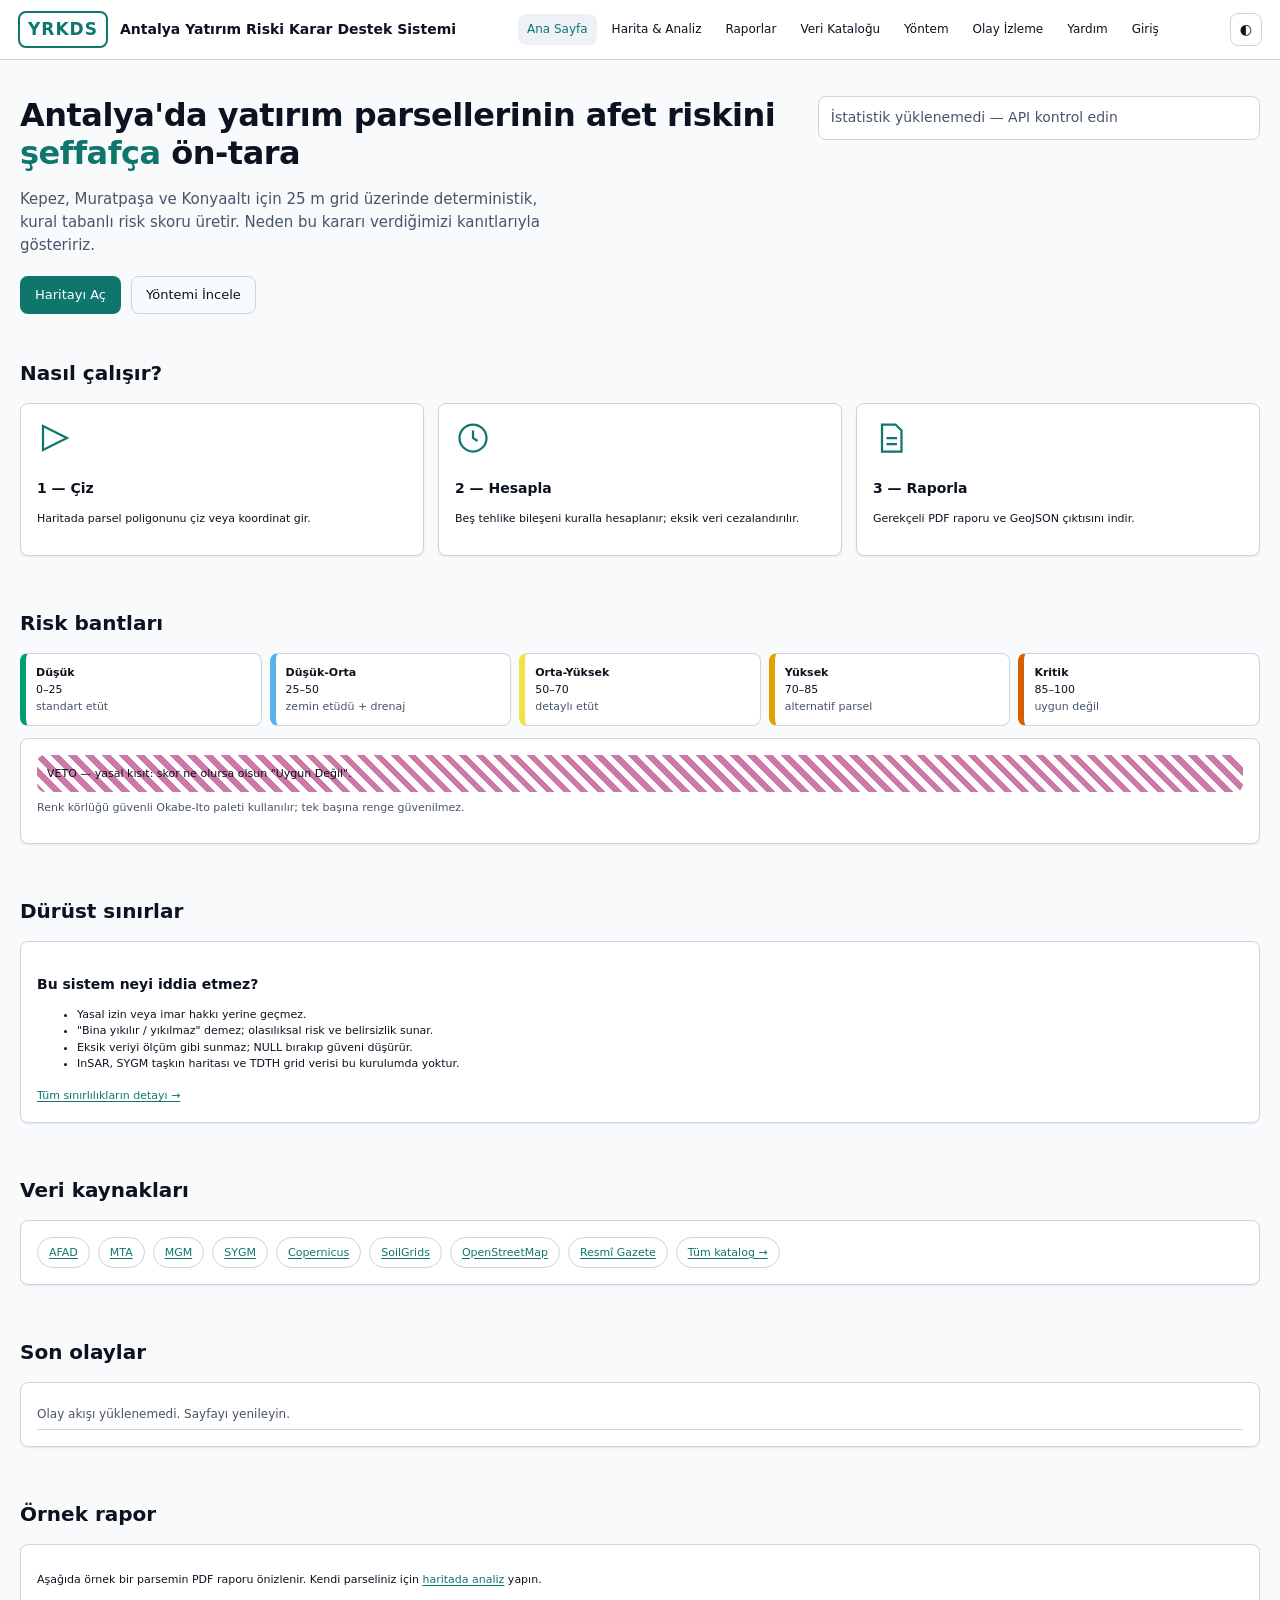
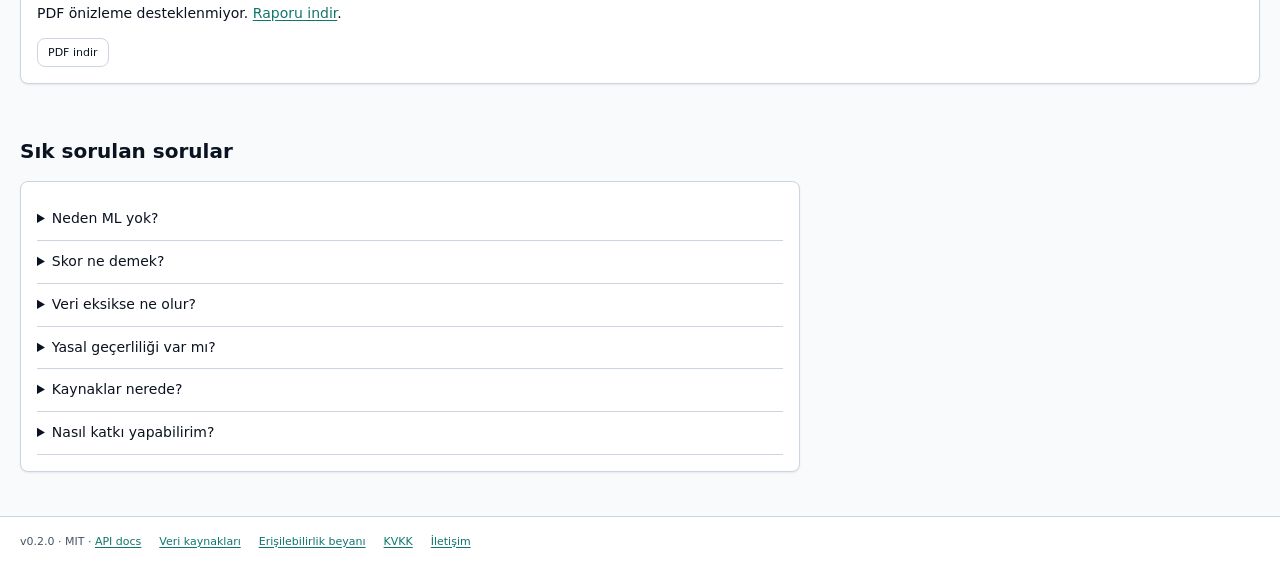
==== frontend/index.html @ d86f137d "v2.0 baseline: master sprint öncesi" ====
<!DOCTYPE html>
<html lang="tr">
<head>
<meta charset="utf-8">
<meta name="description" content="YRKDS — Antalya merkez ilçeleri için deterministik, kanıtlı parsel afet riski ön-tarama ve karar destek sistemi.">
<meta name="viewport" content="width=device-width, initial-scale=1">
<title>YRKDS — Antalya Yatırım Riski Karar Destek Sistemi</title>
<link rel="icon" type="image/svg+xml" href="/assets/icons/favicon.svg">
<meta property="og:image" content="/assets/icons/og.svg">
<link rel="stylesheet" href="css/style.css">
</head>
<body>
<header class="ust">
  <div class="baslik">
    <a href="/" class="logo-link" aria-label="YRKDS ana sayfa"><span class="logo">YRKDS</span></a>
    <div><h1>Antalya Yatırım Riski Karar Destek Sistemi</h1></div>
  </div>
  <nav class="ust-menu" aria-label="Ana menü">
    <a href="/" aria-current="page">Ana Sayfa</a>
    <a href="/harita.html">Harita &amp; Analiz</a>
    <a href="/raporlar.html">Raporlar</a>
    <a href="/veri-katalogu.html">Veri Kataloğu</a>
    <a href="/yontem.html">Yöntem</a>
    <a href="/olay-izleme.html">Olay İzleme</a>
    <a href="/yardim.html">Yardım</a>
    <a href="/login">Giriş</a>
  </nav>
  <div class="durum"><button class="tema-butonu" id="temaButonu" aria-label="Temayı değiştir" title="Tema">◐</button></div>
</header>

<main>
<section class="hero">
  <div>
    <h2>Antalya'da yatırım parsellerinin afet riskini <span style="color:var(--accent)">şeffafça</span> ön-tara</h2>
    <p>Kepez, Muratpaşa ve Konyaaltı için 25 m grid üzerinde deterministik, kural tabanlı
       risk skoru üretir. Neden bu kararı verdiğimizi kanıtlarıyla gösteririz.</p>
    <div class="cta">
      <a class="btn btn-dark" href="/harita.html">Haritayı Aç</a>
      <a class="btn btn-outline" href="/yontem.html">Yöntemi İncele</a>
    </div>
  </div>
  <div class="istatistik-kutu" id="canliIstatistik" aria-live="polite">
    <div class="istatistik"><span>Grid hücresi</span><b class="skeleton" style="width:90px"></b></div>
    <div class="istatistik"><span>Olay kaydı</span><b class="skeleton" style="width:60px"></b></div>
    <div class="istatistik"><span>Katman</span><b>10</b></div>
    <div class="istatistik"><span>Son veri güncelleme</span><b>22.11.2026</b></div>
  </div>
</section>

<section class="bolum">
  <h2 class="bolum-baslik">Nasıl çalışır?</h2>
  <div class="adimlar">
    <div class="kart adim"><svg class="ikon" viewBox="0 0 24 24" fill="none" stroke="currentColor" stroke-width="1.5"><path d="M4 4l16 8-16 8z"/></svg>
      <h3>1 — Çiz</h3><p class="kucuk">Haritada parsel poligonunu çiz veya koordinat gir.</p></div>
    <div class="kart adim"><svg class="ikon" viewBox="0 0 24 24" fill="none" stroke="currentColor" stroke-width="1.5"><circle cx="12" cy="12" r="9"/><path d="M12 7v5l3 2"/></svg>
      <h3>2 — Hesapla</h3><p class="kucuk">Beş tehlike bileşeni kuralla hesaplanır; eksik veri cezalandırılır.</p></div>
    <div class="kart adim"><svg class="ikon" viewBox="0 0 24 24" fill="none" stroke="currentColor" stroke-width="1.5"><path d="M6 3h9l4 4v14H6z"/><path d="M9 12h7M9 16h7"/></svg>
      <h3>3 — Raporla</h3><p class="kucuk">Gerekçeli PDF raporu ve GeoJSON çıktısını indir.</p></div>
  </div>
</section>

<section class="bolum">
  <h2 class="bolum-baslik">Risk bantları</h2>
  <div class="bantlar">
    <div class="bant-kutu low"><b>Düşük</b><br>0–25<br><span class="muted">standart etüt</span></div>
    <div class="bant-kutu lowmid"><b>Düşük-Orta</b><br>25–50<br><span class="muted">zemin etüdü + drenaj</span></div>
    <div class="bant-kutu mid"><b>Orta-Yüksek</b><br>50–70<br><span class="muted">detaylı etüt</span></div>
    <div class="bant-kutu high"><b>Yüksek</b><br>70–85<br><span class="muted">alternatif parsel</span></div>
    <div class="bant-kutu crit"><b>Kritik</b><br>85–100<br><span class="muted">uygun değil</span></div>
  </div>
  <div class="kart" style="margin-top:12px">
    <div class="veto-ornek">VETO — yasal kısıt: skor ne olursa olsun "Uygun Değil".</div>
    <p class="kucuk muted" style="margin-top:8px">Renk körlüğü güvenli Okabe-Ito paleti kullanılır; tek başına renge güvenilmez.</p>
  </div>
</section>

<section class="bolum">
  <h2 class="bolum-baslik">Dürüst sınırlar</h2>
  <div class="kart">
    <h3>Bu sistem neyi iddia etmez?</h3>
    <ul class="kucuk">
      <li>Yasal izin veya imar hakkı yerine geçmez.</li>
      <li>"Bina yıkılır / yıkılmaz" demez; olasılıksal risk ve belirsizlik sunar.</li>
      <li>Eksik veriyi ölçüm gibi sunmaz; NULL bırakıp güveni düşürür.</li>
      <li>InSAR, SYGM taşkın haritası ve TDTH grid verisi bu kurulumda yoktur.</li>
    </ul>
    <a class="kucuk" href="/yontem.html">Tüm sınırlılıkların detayı →</a>
  </div>
</section>

<section class="bolum">
  <h2 class="bolum-baslik">Veri kaynakları</h2>
  <div class="kart kaynak-listesi" id="kaynakRozetleri">
    <a href="https://deprem.afad.gov.tr" target="_blank" rel="noopener">AFAD</a>
    <a href="https://yerbilimleri.mta.gov.tr" target="_blank" rel="noopener">MTA</a>
    <a href="https://mgm.gov.tr" target="_blank" rel="noopener">MGM</a>
    <a href="https://www.tarimorman.gov.tr/SYGM" target="_blank" rel="noopener">SYGM</a>
    <a href="https://dataspace.copernicus.eu" target="_blank" rel="noopener">Copernicus</a>
    <a href="https://soilgrids.org" target="_blank" rel="noopener">SoilGrids</a>
    <a href="https://www.openstreetmap.org" target="_blank" rel="noopener">OpenStreetMap</a>
    <a href="https://www.resmigazete.gov.tr" target="_blank" rel="noopener">Resmî Gazete</a>
    <a href="/veri-katalogu.html">Tüm katalog →</a>
  </div>
</section>

<section class="bolum">
  <h2 class="bolum-baslik">Son olaylar</h2>
  <div class="kart"><ul class="olay-akisi" id="sonOlaylar" aria-live="polite"><li class="muted">Yükleniyor…</li></ul></div>
</section>

<section class="bolum">
  <h2 class="bolum-baslik">Örnek rapor</h2>
  <div class="kart">
    <p class="kucuk">Aşağıda örnek bir parsemin PDF raporu önizlenir. Kendi parseliniz için
      <a href="/harita.html">haritada analiz</a> yapın.</p>
    <object data="/api/report/1.pdf" type="application/pdf" width="100%" height="380" aria-label="Örnek PDF rapor">
      <p>PDF önizleme desteklenmiyor. <a href="/api/report/1.pdf">Raporu indir</a>.</p>
    </object>
    <div style="margin-top:8px"><a class="btn btn-outline btn-sm" href="/api/report/1.pdf">PDF indir</a></div>
  </div>
</section>

<section class="bolum sss">
  <h2 class="bolum-baslik">Sık sorulan sorular</h2>
  <div class="kart akordeon">
    <details><summary>Neden ML yok?</summary><p class="kucuk">Kural tabanlı deterministik hesaplama, denetlenebilirlik ve tekrarlanabilirlik için tercih edildi. Eğitim verisi yetersiz.</p></details>
    <details><summary>Skor ne demek?</summary><p class="kucuk">Göreli risk sıralamasıdır; olasılık veya yıkım tahmini değildir.</p></details>
    <details><summary>Veri eksikse ne olur?</summary><p class="kucuk">Eksik alan NULL bırakılır, güven düşürülür; kapsam %50 altındaysa sayısal skor gösterilmez.</p></details>
    <details><summary>Yasal geçerliliği var mı?</summary><p class="kucuk">Yok. Resmî imar ve afet mevzuatı kontrolü ayrıca yapılmalıdır.</p></details>
    <details><summary>Kaynaklar nerede?</summary><p class="kucuk"><a href="/veri-katalogu.html">Veri Kataloğu</a> sayfasında lisans, SHA256 ve kalite özetleriyle.</p></details>
    <details><summary>Nasıl katkı yapabilirim?</summary><p class="kucuk">Açık veri önerileri için <a href="/yardim.html#iletisim">iletişim</a> bölümüne bakın.</p></details>
  </div>
</section>
</main>

<footer class="alt-bilgi">
  <span>v0.2.0 · MIT · <a href="/api/docs">API docs</a></span>
  <a href="/yardim.html#veri-kaynaklari">Veri kaynakları</a>
  <a href="/yardim.html#erisilebilirlik">Erişilebilirlik beyanı</a>
  <a href="/yardim.html#kvkk">KVKK</a>
  <a href="/yardim.html#iletisim">İletişim</a>
</footer>
<script src="js/home.js"></script>
</body>
</html>
---- frontend/css/style.css ----
/* YRKDS tasarım sistemi v1 — self-host font, OKabe-Ito palet, çift tema */
@font-face{font-family:Inter;src:url('/assets/fonts/Inter-Regular.woff2') format('woff2');font-weight:400;font-display:swap}
@font-face{font-family:Inter;src:url('/assets/fonts/Inter-Medium.woff2') format('woff2');font-weight:500;font-display:swap}
@font-face{font-family:Inter;src:url('/assets/fonts/Inter-SemiBold.woff2') format('woff2');font-weight:600;font-display:swap}

:root{
  --koyu:#0b5c5d; --accent:#0F766E; --accent-text:#ffffff;
  --surface:#F8FAFC; --card:#FFFFFF; --text:#0B1220; --muted:#475569;
  --border:#CBD5E1; --soft:#EEF2F6; --shadow:0 1px 2px rgba(15,23,42,.08);
  --risk-dusuk:#009E73; --risk-dusuk-orta:#56B4E9; --risk-orta:#F0E442;
  --risk-yuksek:#E69F00; --risk-kritik:#D55E00; --veto:#CC79A7;
  --bos:#94A3B8; --kritik-metin:#A34300; --radius:8px; --bosluk:8px;
}
[data-theme="dark"]{
  --koyu:#0B1220; --accent:#2DD4BF; --accent-text:#04171A;
  --surface:#0B1220; --card:#111827; --text:#E5EDF5; --muted:#A9B8C9;
  --border:#334155; --soft:#152133; --shadow:0 1px 2px rgba(0,0,0,.4); --kritik-metin:#FDBA74;
}
*{box-sizing:border-box}
html{scroll-behavior:smooth}
body{margin:0;font-family:Inter,system-ui,sans-serif;background:var(--surface);color:var(--text);
     font-size:14px;line-height:1.55;-webkit-font-smoothing:antialiased}
a{color:var(--accent);text-decoration:underline;text-underline-offset:2px}
a:hover{text-decoration-thickness:2px}
.ust-menu a,.logo-link,.btn{text-decoration:none}
:focus-visible{outline:2px solid var(--accent);outline-offset:2px;border-radius:3px}
button,input,select{font:inherit;color:inherit}
.tabular,.tablo td,.metrikler b{font-variant-numeric:tabular-nums}
@media(prefers-reduced-motion:reduce){*{animation:none!important;transition:none!important;scroll-behavior:auto!important}}

/* Üst çubuk */
.ust{position:sticky;top:0;z-index:1000;min-height:60px;background:var(--card);color:var(--text);
     display:flex;align-items:center;justify-content:space-between;gap:16px;padding:8px 18px;
     border-bottom:1px solid var(--border)}
.baslik{display:flex;align-items:center;gap:12px}
.logo-link{display:inline-flex}
.logo{font-weight:600;font-size:17px;letter-spacing:1px;color:var(--accent);border:2px solid var(--accent);
      border-radius:var(--radius);padding:3px 8px}
.baslik h1{font-size:14px;font-weight:600;margin:0}
.ust-menu{display:flex;gap:6px;flex-wrap:wrap;align-items:center}
.ust-menu a{padding:6px 9px;border-radius:var(--radius);color:var(--text);font-size:12px}
.ust-menu a:hover,.ust-menu a[aria-current="page"]{background:var(--soft);text-decoration:none;color:var(--accent)}
.durum{display:flex;gap:6px}
.nişan{background:var(--soft);border:1px solid var(--border);color:var(--muted);border-radius:20px;
       padding:3px 10px;font-size:10px;letter-spacing:.3px}
.alt-bilgi{border-top:1px solid var(--border);padding:16px 20px;font-size:11px;color:var(--muted);
           display:flex;gap:18px;flex-wrap:wrap;background:var(--card)}
.tema-butonu{background:none;border:1px solid var(--border);border-radius:var(--radius);cursor:pointer;padding:5px 9px}

/* Ortak bileşenler */
.kart{background:var(--card);border:1px solid var(--border);border-radius:var(--radius);
      padding:16px;margin-bottom:16px;box-shadow:var(--shadow)}
.kart h2{font-size:18px;margin:0 0 8px;font-weight:600}
.kart h3{font-size:14px;margin:16px 0 6px;font-weight:600}
.kart h5{font-size:13px;font-weight:600;color:var(--accent);margin:0 0 8px}
.kucuk{font-size:11px;line-height:1.5}
.muted{color:var(--muted)}
.btn{display:inline-flex;align-items:center;justify-content:center;gap:6px;border-radius:var(--radius);
     border:1px solid transparent;padding:8px 14px;cursor:pointer;font-weight:500;font-size:13px;
     transition:background 150ms ease-out}
.btn-dark{background:var(--accent);color:var(--accent-text)}
.btn-dark:hover{filter:brightness(1.08)}
.btn-outline{background:transparent;border-color:var(--border);color:var(--text)}
.btn-sm{padding:5px 10px;font-size:11px}
.w-100{width:100%}
.rozet{display:inline-block;padding:2px 8px;border-radius:20px;font-size:10px;font-weight:600;
       background:var(--soft);border:1px solid var(--border)}
.rozet-Otorite{background:#DFF5EC;color:#065F46;border-color:#10B981}
.rozet-Proxy{background:#FFF3D6;color:#7C4A03;border-color:#E69F00}
.rozet-Tahmin{background:#E4F0FB;color:#1E4E79;border-color:#56B4E9}
.rozet-Araştırma{background:#F3E8FB;color:#5B2A86;border-color:#CC79A7}
.rozet-Eksik{background:radial-gradient(var(--bos) 1px,transparent 1px);background-size:5px 5px;
              color:var(--muted);border-color:var(--border)}
[data-theme="dark"] .rozet-Otorite{background:#063D32;color:#A7F3D0}
[data-theme="dark"] .rozet-Proxy{background:#4A3205;color:#FDE68A}
[data-theme="dark"] .rozet-Tahmin{background:#123A5A;color:#BFDBFE}
.tablo{width:100%;border-collapse:collapse;font-size:12px}
.tablo th,.tablo td{border-bottom:1px solid var(--border);padding:8px;text-align:left;vertical-align:top}
.tablo th{color:var(--muted);font-weight:500}
.akordeon details{border-bottom:1px solid var(--border);padding:10px 0}
.akordeon summary{cursor:pointer;font-weight:500}
.form-hata,.form-bilgi{padding:10px 12px;border-radius:var(--radius);margin:0 0 12px;font-size:12px}
.form-hata{background:#FEE2E2;color:#7F1D1D;border:1px solid #FCA5A5}
.form-bilgi{background:var(--soft);color:var(--text);border:1px solid var(--border)}
.auth-kart{max-width:440px;margin:40px auto}
.auth-form{display:grid;gap:8px}
.auth-form label{font-size:11px;color:var(--muted)}
.auth-form input{padding:9px 10px;border:1px solid var(--border);border-radius:var(--radius);
                 background:var(--surface);color:var(--text)}
.auth-icerik{padding:12px 20px;min-height:70vh}
.skeleton{background:linear-gradient(90deg,var(--soft),var(--border),var(--soft));background-size:200% 100%;
          animation:skeleton 1.2s linear infinite;border-radius:var(--radius);height:14px}
@keyframes skeleton{to{background-position:-200% 0}}
.toast{position:fixed;bottom:20px;right:20px;background:var(--card);border:1px solid var(--border);
       border-radius:var(--radius);padding:10px 14px;box-shadow:var(--shadow);z-index:2000}
.modal{position:fixed;inset:0;background:#0008;display:grid;place-items:center;z-index:2000}
.modal .kart{max-width:520px;width:90%}

/* Ana sayfa */
.hero{display:grid;grid-template-columns:1.4fr .8fr;gap:24px;padding:36px 20px}
.hero h2{font-size:32px;line-height:1.2;margin:0 0 10px;font-weight:600;letter-spacing:-.5px}
.hero p{font-size:15px;color:var(--muted);max-width:56ch}
.cta{display:flex;gap:10px;margin-top:18px}
.istatistik-kutu{display:grid;gap:8px;align-content:start}
.istatistik{display:flex;justify-content:space-between;align-items:baseline;background:var(--card);
            border:1px solid var(--border);border-radius:var(--radius);padding:10px 12px}
.istatistik b{font-size:18px;font-variant-numeric:tabular-nums}
.bolum{padding:8px 20px 28px}
.bolum-baslik{font-size:20px;font-weight:600;margin:0 0 14px}
.adimlar{display:grid;grid-template-columns:repeat(3,1fr);gap:14px}
.adim .ikon{width:36px;height:36px;color:var(--accent)}
.bantlar{display:grid;grid-template-columns:repeat(5,1fr);gap:8px}
.bant-kutu{border:1px solid var(--border);border-left:6px solid var(--bos);border-radius:var(--radius);
           padding:10px;background:var(--card);font-size:11px}
.bant-kutu.low{border-left-color:var(--risk-dusuk)}
.bant-kutu.lowmid{border-left-color:var(--risk-dusuk-orta)}
.bant-kutu.mid{border-left-color:var(--risk-orta)}
.bant-kutu.high{border-left-color:var(--risk-yuksek)}
.bant-kutu.crit{border-left-color:var(--risk-kritik)}
.veto-ornek{background:repeating-linear-gradient(45deg,var(--veto),var(--veto) 6px,transparent 6px,transparent 12px);
            padding:10px;border-radius:var(--radius);font-size:11px}
.null-ornek{background:radial-gradient(var(--bos) 1px,transparent 1px);background-size:6px 6px;
            padding:10px;border-radius:var(--radius);font-size:11px}
.kaynak-listesi{display:flex;flex-wrap:wrap;gap:8px}
.kaynak-listesi a{border:1px solid var(--border);border-radius:20px;padding:6px 11px;background:var(--card);font-size:11px}
.olay-akisi li{padding:6px 0;border-bottom:1px solid var(--border);font-size:12px;list-style:none}
.olay-akisi{padding:0;margin:0}
.sss{max-width:820px}

/* Harita sayfası */
main.harita-duzen{display:grid;grid-template-columns:250px 1fr 340px;height:calc(100vh - 60px)}
.sol,.sag{overflow:auto;padding:12px}
.harita-alani{position:relative}
#harita{width:100%;height:100%}
.leaflet-ust{position:absolute;top:10px;left:50%;transform:translateX(-50%);z-index:500}
.goto{background:var(--card);color:var(--text);padding:5px 10px;border-radius:var(--radius);
      box-shadow:var(--shadow);font-size:11px;border:1px solid var(--border)}
.katman-listesi label{display:block;font-size:12px;padding:3px 0;cursor:pointer}
.katman-listesi input{margin-right:6px}
.sekmeler{display:flex;gap:4px;border-bottom:1px solid var(--border);margin-bottom:10px;flex-wrap:wrap}
.sekmeler button{background:none;border:none;border-bottom:2px solid transparent;padding:6px 8px;cursor:pointer;font-size:11px;color:var(--muted)}
.sekmeler button[aria-selected="true"]{color:var(--accent);border-bottom-color:var(--accent)}
.ara-kutu{display:flex;gap:6px;margin-bottom:10px}
.ara-kutu input{flex:1;min-width:0;padding:8px;border:1px solid var(--border);border-radius:var(--radius);background:var(--card)}
.arac-cubugu{position:absolute;left:10px;top:180px;z-index:500;display:grid;gap:4px;background:var(--card);
             border:1px solid var(--border);border-radius:var(--radius);padding:4px}
.arac-cubugu button{width:36px;height:36px;border:none;background:none;border-radius:6px;cursor:pointer;color:var(--text)}
.arac-cubugu button:hover,.arac-cubugu button.aktif{background:var(--soft);color:var(--accent)}
.harita-alt{position:absolute;bottom:0;left:0;right:0;z-index:500;display:flex;justify-content:space-between;
            align-items:center;gap:8px;padding:4px 10px;background:var(--card);border-top:1px solid var(--border);font-size:10px}
.leg{kuris-icon}
.sonuc-baslik{display:flex;justify-content:space-between;align-items:center}
.kapat{border:none;background:none;font-size:20px;cursor:pointer;color:var(--muted)}
.skor-kutu{display:flex;align-items:center;gap:14px;padding:12px;border-radius:var(--radius);
            background:var(--soft);border-left:5px solid var(--accent)}
.skor-kutu.Düşük{border-left-color:var(--risk-dusuk)}
.skor-kutu.Düşük-Orta{border-left-color:var(--risk-dusuk-orta)}
.skor-kutu.Orta-Yüksek{border-left-color:var(--risk-orta)}
.skor-kutu.Yüksek{border-left-color:var(--risk-yuksek)}
.skor-kutu.Kritik{border-left-color:var(--risk-kritik)}
.skor-kutu.KARARSIZ{border-left-color:var(--bos)}
.skor-buyuk{font-size:38px;font-weight:600;color:var(--accent);font-variant-numeric:tabular-nums}
.bant{font-weight:600;font-size:13px}
.metrikler{display:grid;grid-template-columns:repeat(3,1fr);gap:6px;margin:10px 0}
.metrikler div{background:var(--soft);border-radius:6px;padding:6px;text-align:center}
.metrikler span{display:block;font-size:9px;color:var(--muted)}
.metrikler b{font-size:12px}
.cubuk{height:6px;background:var(--border);border-radius:3px;overflow:hidden;margin-top:4px}
.cubuk i{display:block;height:100%;background:var(--accent)}
.veto-uyari{background:repeating-linear-gradient(45deg,#f3e8fb,#f3e8fb 6px,#e6d2f5 6px,#e6d2f5 12px);
            color:#5b2a86;border:2px dashed var(--veto);padding:8px;border-radius:var(--radius);font-size:11px;margin-bottom:8px}
[data-theme="dark"] .veto-uyari{color:#F0D9F7;background:repeating-linear-gradient(45deg,#3b1f4e,#3b1f4e 6px,#241030 6px,#241030 12px)}
.belirsizlik{background:var(--soft);border-left:3px solid var(--accent);padding:6px 8px;font-size:10px;margin:8px 0}
.kanit{border-bottom:1px solid var(--border);padding:6px 0;font-size:11px}
.kanit .kaynak{color:var(--muted);font-size:10px}
.uyarilar{background:#fff8e9;color:#7c4a03;border:1px solid #f0d9a8;border-radius:var(--radius);padding:8px;margin:8px 0}
[data-theme="dark"] .uyarilar{background:#3a2c0a;color:#FDE68A;border-color:#7c5a0a}
h6{font-size:11px;color:var(--accent);margin:12px 0 4px}
.bos-durum{text-align:center;padding:28px 12px;color:var(--muted)}
.bos-durum svg{width:48px;height:48px;color:var(--accent)}
.tur-uyari{position:absolute;top:52px;left:50%;transform:translateX(-50%);z-index:600;background:var(--card);border:1px solid var(--border);
           border-radius:var(--radius);padding:8px 12px;font-size:11px;box-shadow:var(--shadow)}
.tur-adim{font-weight:600;color:var(--accent)}
.kilavuz-ray{position:absolute;top:6px;left:50%;transform:translateX(-50%);z-index:600;display:flex;gap:4px;
             background:var(--card);border:1px solid var(--border);border-radius:20px;padding:4px}
.ray-adim{border:none;background:transparent;color:var(--muted);border-radius:16px;padding:6px 12px;min-height:28px;font-size:10px;cursor:pointer}
.ray-adim.aktif{background:var(--accent);color:var(--accent-text);font-weight:600}
.viz-v2{display:flex;gap:12px;align-items:center;margin:10px 0}
.skor-halka{width:88px;height:88px;flex:none}
.bant-cubuklari{flex:1;display:grid;gap:4px}
.bant-satir{display:grid;grid-template-columns:18px 1fr 32px;gap:6px;align-items:center;font-size:10px}
.bant-iz{height:8px;background:var(--border);border-radius:4px;overflow:hidden}
.bant-iz i{display:block;height:100%;background:var(--accent)}
.sparkline{height:24px;width:120px}
.sag details{border-top:1px solid var(--border);padding:8px 0}
.sag summary{cursor:pointer;font-weight:600;font-size:11px;color:var(--accent)}
#komutPaleti[hidden]{display:none}
/* WCAG 2.2 hedef boyutu: harita kontrolleri en az 24x24 px */
.leaflet-control-zoom a,.leaflet-draw-toolbar a,.leaflet-control-layers-toggle{
  width:32px!important;height:32px!important;line-height:32px!important;font-size:16px!important}
.leaflet-draw-actions a{min-width:36px;min-height:30px;padding:6px 8px;line-height:18px}
.tur-uyari button{min-height:30px}
@media (max-width:1100px){main.harita-duzen{grid-template-columns:210px 1fr 300px}
  .hero{grid-template-columns:1fr}.adimlar,.bantlar{grid-template-columns:1fr}}
@media print{
  .ust-menu,.arac-cubugu,.kilavuz-ray,.leaflet-control,.sag details:not([open]),.alt-bilgi{display:none!important}
  body{background:#fff;color:#000}
  .kart{break-inside:avoid;box-shadow:none;border:1px solid #ccc}
}
@media (max-width:760px){
  main.harita-duzen{display:block;height:auto}
  .sol{display:none}
  .harita-alani{height:60vh}
  .sag{position:fixed;bottom:0;left:0;right:0;max-height:45vh;background:var(--card);
       border-top:2px solid var(--accent);border-radius:14px 14px 0 0;z-index:900}
  .arac-cubugu button{width:44px;height:44px}
  .ust-menu{display:none}
}
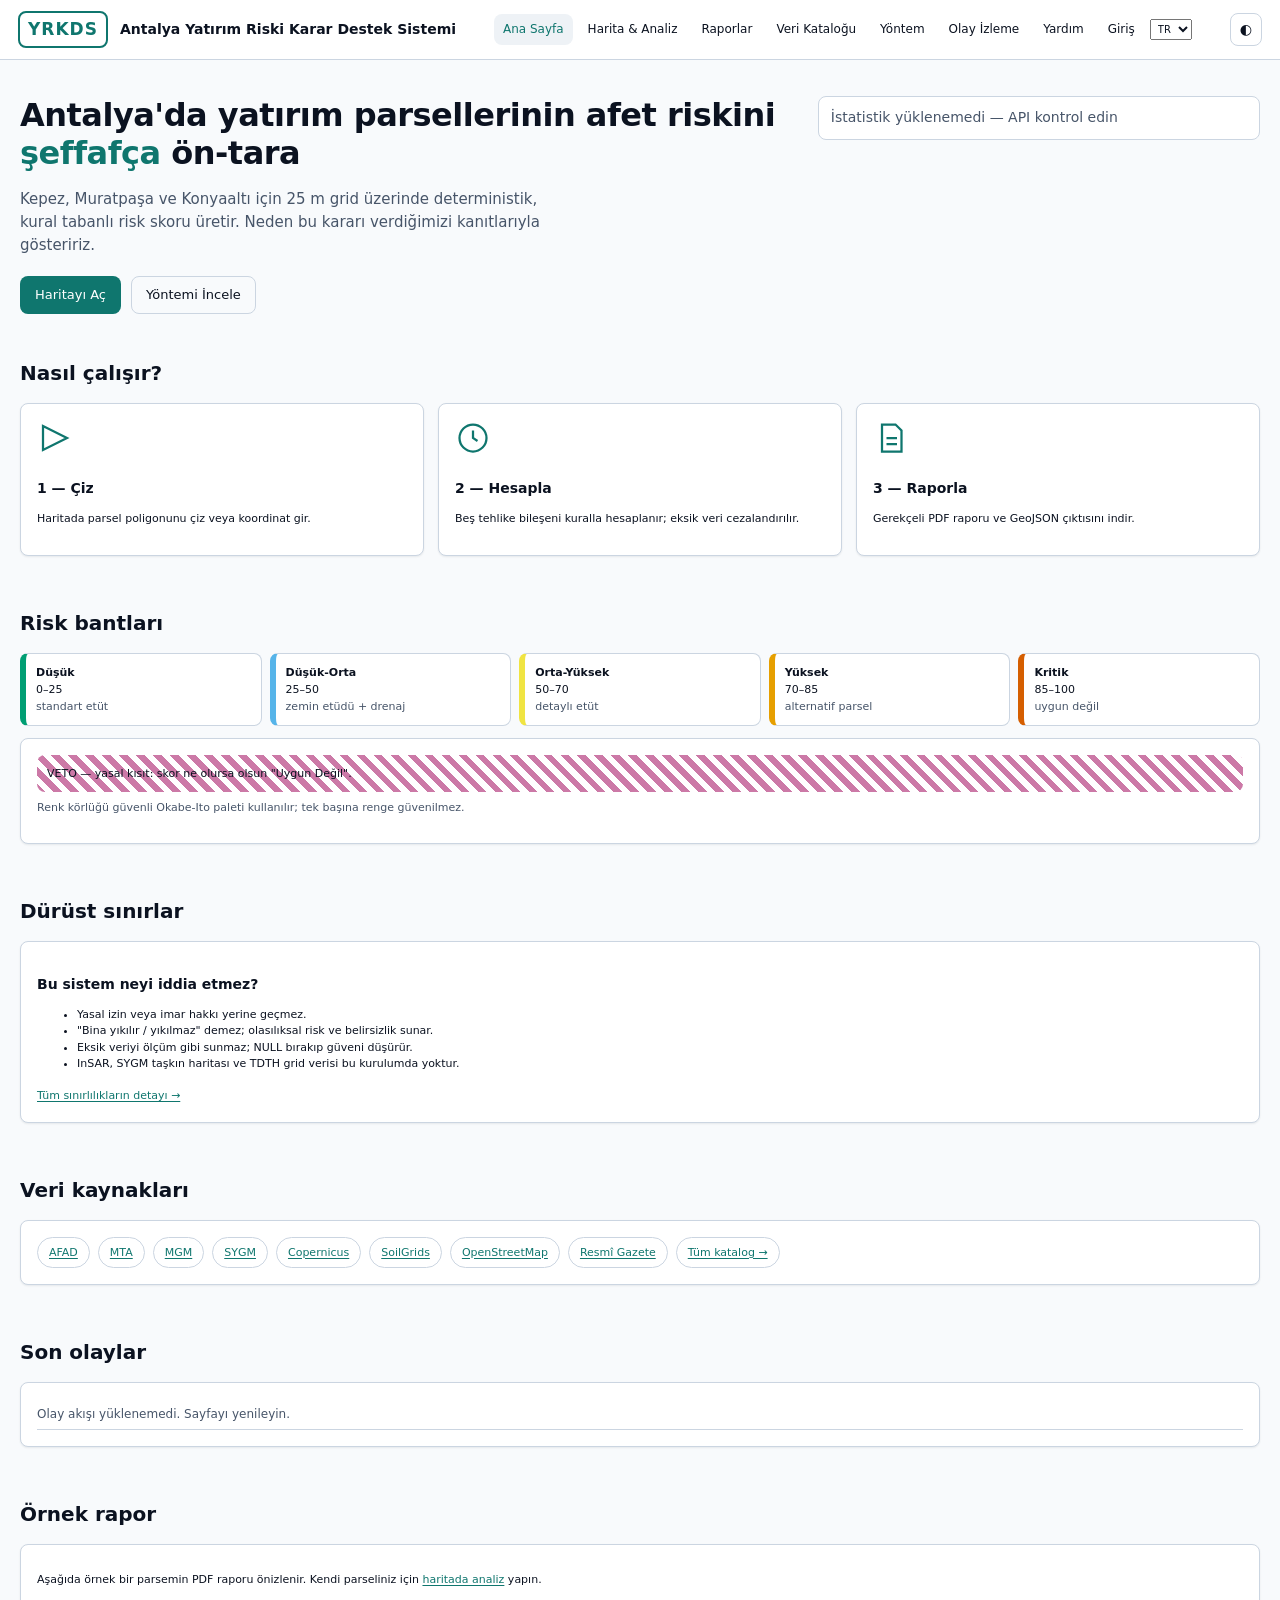
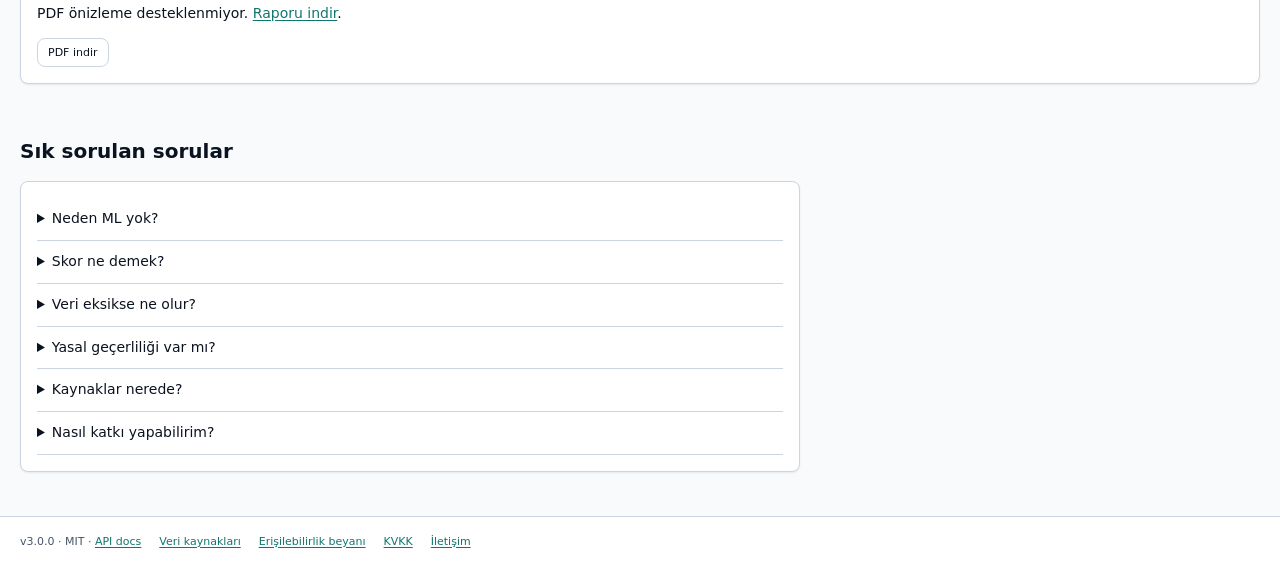
==== commit b9d0d710: "v3 Faz4 D1-D4 + sürüm 3.0.0 + ADR-0023" ====
--- a/frontend/index.html
+++ b/frontend/index.html
@@ -7,6 +7,7 @@
 <title>YRKDS — Antalya Yatırım Riski Karar Destek Sistemi</title>
 <link rel="icon" type="image/svg+xml" href="/assets/icons/favicon.svg">
 <meta property="og:image" content="/assets/icons/og.svg">
+<link rel="manifest" href="/manifest.webmanifest">
 <link rel="stylesheet" href="css/style.css">
 </head>
 <body>
@@ -17,14 +18,14 @@
   </div>
   <nav class="ust-menu" aria-label="Ana menü">
     <a href="/" aria-current="page">Ana Sayfa</a>
-    <a href="/harita.html">Harita &amp; Analiz</a>
-    <a href="/raporlar.html">Raporlar</a>
-    <a href="/veri-katalogu.html">Veri Kataloğu</a>
-    <a href="/yontem.html">Yöntem</a>
-    <a href="/olay-izleme.html">Olay İzleme</a>
-    <a href="/yardim.html">Yardım</a>
-    <a href="/login">Giriş</a>
-  </nav>
+    <a href="/harita.html" data-i18n="nav.map">Harita &amp; Analiz</a>
+    <a href="/raporlar.html" data-i18n="nav.reports">Raporlar</a>
+    <a href="/veri-katalogu.html" data-i18n="nav.catalog">Veri Kataloğu</a>
+    <a href="/yontem.html" data-i18n="nav.method">Yöntem</a>
+    <a href="/olay-izleme.html" data-i18n="nav.events">Olay İzleme</a>
+    <a href="/yardim.html" data-i18n="nav.help">Yardım</a>
+    <a href="/login" data-i18n="nav.login">Giriş</a>
+  <select id="dilSec" aria-label="Dil / Language" style="font-size:10px;padding:3px"><option value="tr">TR</option><option value="en">EN</option></select></nav>
   <div class="durum"><button class="tema-butonu" id="temaButonu" aria-label="Temayı değiştir" title="Tema">◐</button></div>
 </header>
 
@@ -99,7 +100,7 @@
     <a href="https://soilgrids.org" target="_blank" rel="noopener">SoilGrids</a>
     <a href="https://www.openstreetmap.org" target="_blank" rel="noopener">OpenStreetMap</a>
     <a href="https://www.resmigazete.gov.tr" target="_blank" rel="noopener">Resmî Gazete</a>
-    <a href="/veri-katalogu.html">Tüm katalog →</a>
+    <a href="/veri-katalogu.html" data-i18n="nav.catalog">Tüm katalog →</a>
   </div>
 </section>
 
@@ -112,7 +113,7 @@
   <h2 class="bolum-baslik">Örnek rapor</h2>
   <div class="kart">
     <p class="kucuk">Aşağıda örnek bir parsemin PDF raporu önizlenir. Kendi parseliniz için
-      <a href="/harita.html">haritada analiz</a> yapın.</p>
+      <a href="/harita.html" data-i18n="nav.map">haritada analiz</a> yapın.</p>
     <object data="/api/report/1.pdf" type="application/pdf" width="100%" height="380" aria-label="Örnek PDF rapor">
       <p>PDF önizleme desteklenmiyor. <a href="/api/report/1.pdf">Raporu indir</a>.</p>
     </object>
@@ -127,19 +128,21 @@
     <details><summary>Skor ne demek?</summary><p class="kucuk">Göreli risk sıralamasıdır; olasılık veya yıkım tahmini değildir.</p></details>
     <details><summary>Veri eksikse ne olur?</summary><p class="kucuk">Eksik alan NULL bırakılır, güven düşürülür; kapsam %50 altındaysa sayısal skor gösterilmez.</p></details>
     <details><summary>Yasal geçerliliği var mı?</summary><p class="kucuk">Yok. Resmî imar ve afet mevzuatı kontrolü ayrıca yapılmalıdır.</p></details>
-    <details><summary>Kaynaklar nerede?</summary><p class="kucuk"><a href="/veri-katalogu.html">Veri Kataloğu</a> sayfasında lisans, SHA256 ve kalite özetleriyle.</p></details>
+    <details><summary>Kaynaklar nerede?</summary><p class="kucuk"><a href="/veri-katalogu.html" data-i18n="nav.catalog">Veri Kataloğu</a> sayfasında lisans, SHA256 ve kalite özetleriyle.</p></details>
     <details><summary>Nasıl katkı yapabilirim?</summary><p class="kucuk">Açık veri önerileri için <a href="/yardim.html#iletisim">iletişim</a> bölümüne bakın.</p></details>
   </div>
 </section>
 </main>
 
 <footer class="alt-bilgi">
-  <span>v0.2.0 · MIT · <a href="/api/docs">API docs</a></span>
+  <span>v3.0.0 · MIT · <a href="/api/docs">API docs</a></span>
   <a href="/yardim.html#veri-kaynaklari">Veri kaynakları</a>
   <a href="/yardim.html#erisilebilirlik">Erişilebilirlik beyanı</a>
   <a href="/yardim.html#kvkk">KVKK</a>
   <a href="/yardim.html#iletisim">İletişim</a>
 </footer>
 <script src="js/home.js"></script>
+<script>if('serviceWorker' in navigator)addEventListener('load',()=>navigator.serviceWorker.register('/sw.js').catch(()=>{}))</script>
+<script src="js/i18n.js"></script>
 </body>
 </html>
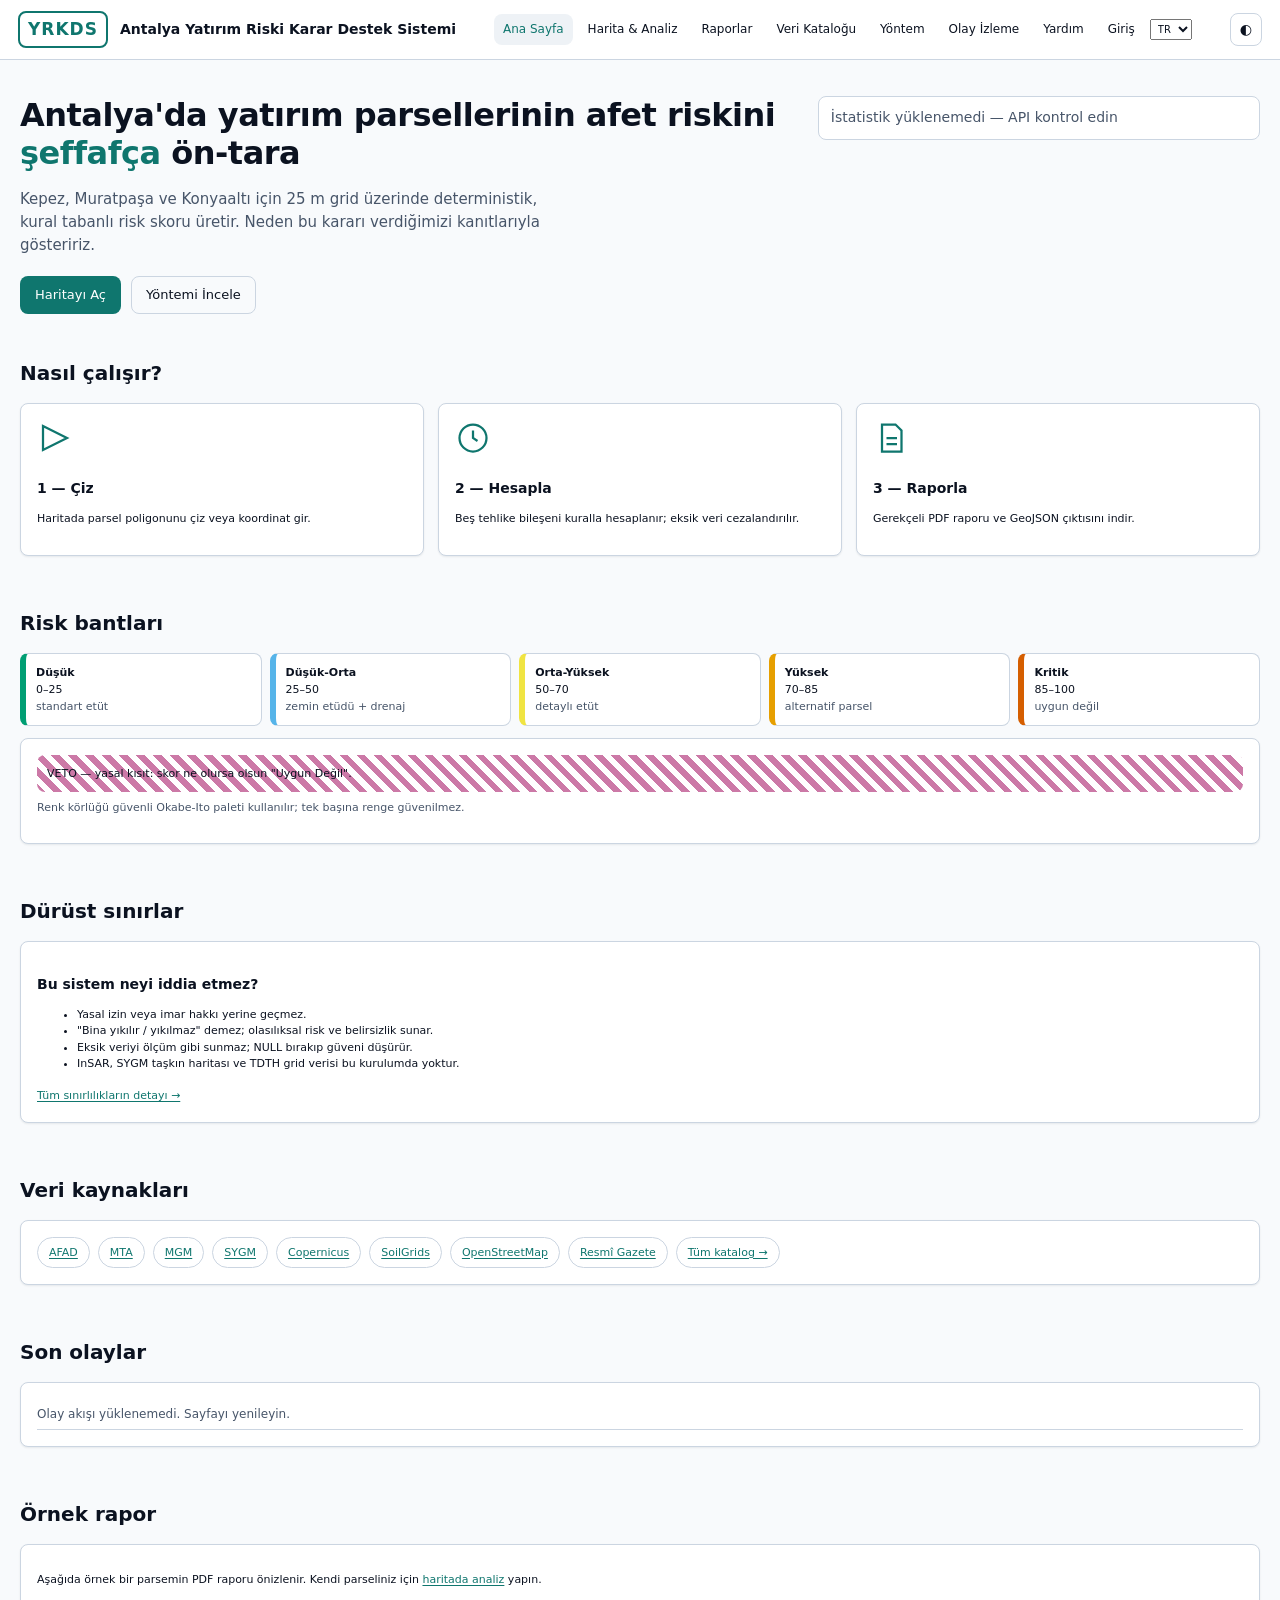
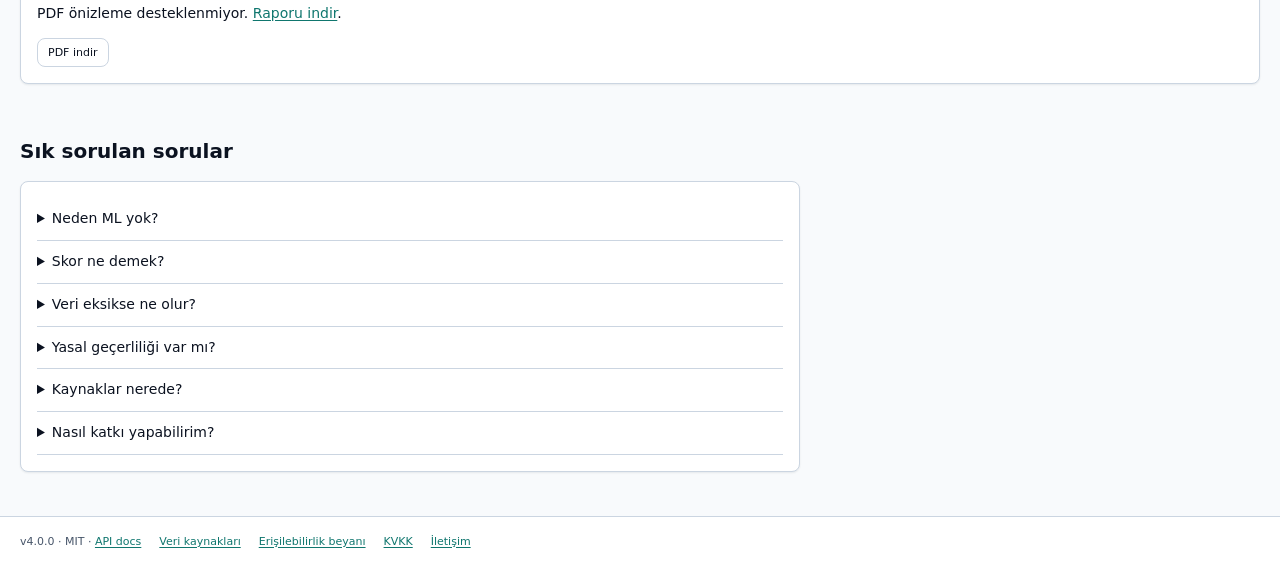
==== commit 6bacb880: "v4.0.0: ARIA InSAR + TKGM parsel + veri merdiveni + araç matrisi" ====
--- a/frontend/index.html
+++ b/frontend/index.html
@@ -135,7 +135,7 @@
 </main>
 
 <footer class="alt-bilgi">
-  <span>v3.0.0 · MIT · <a href="/api/docs">API docs</a></span>
+  <span>v4.0.0 · MIT · <a href="/api/docs">API docs</a></span>
   <a href="/yardim.html#veri-kaynaklari">Veri kaynakları</a>
   <a href="/yardim.html#erisilebilirlik">Erişilebilirlik beyanı</a>
   <a href="/yardim.html#kvkk">KVKK</a>
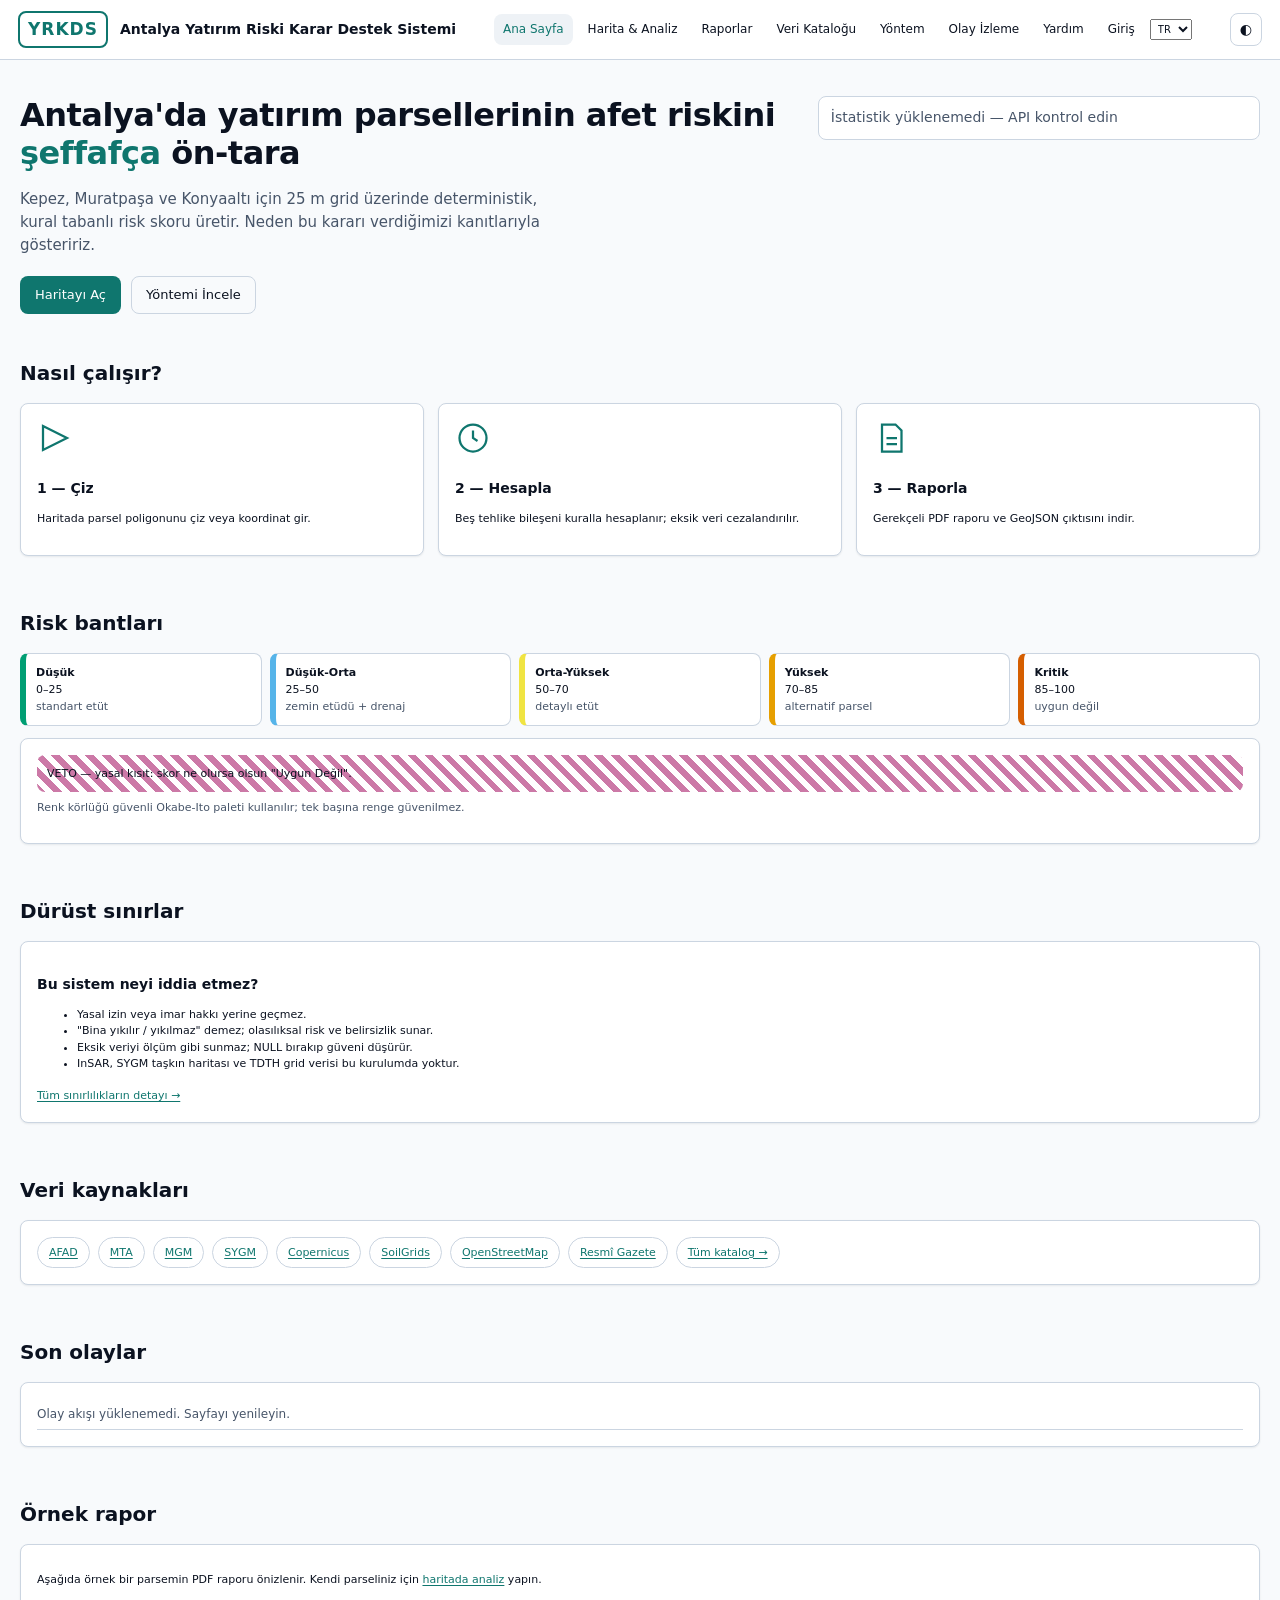
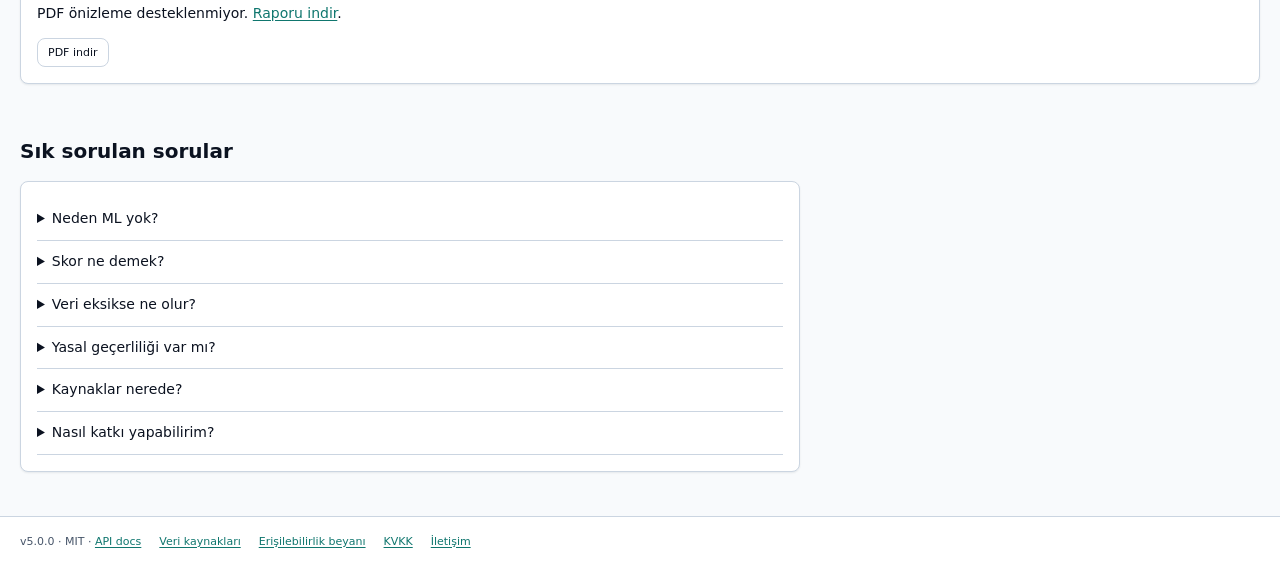
==== commit 606a2075: "v5.0.0: Zenodo DOI, A2/A3/A7 kanıtları, sürüm yükseltmesi" ====
--- a/frontend/index.html
+++ b/frontend/index.html
@@ -135,7 +135,7 @@
 </main>
 
 <footer class="alt-bilgi">
-  <span>v4.0.0 · MIT · <a href="/api/docs">API docs</a></span>
+  <span>v5.0.0 · MIT · <a href="/api/docs">API docs</a></span>
   <a href="/yardim.html#veri-kaynaklari">Veri kaynakları</a>
   <a href="/yardim.html#erisilebilirlik">Erişilebilirlik beyanı</a>
   <a href="/yardim.html#kvkk">KVKK</a>
